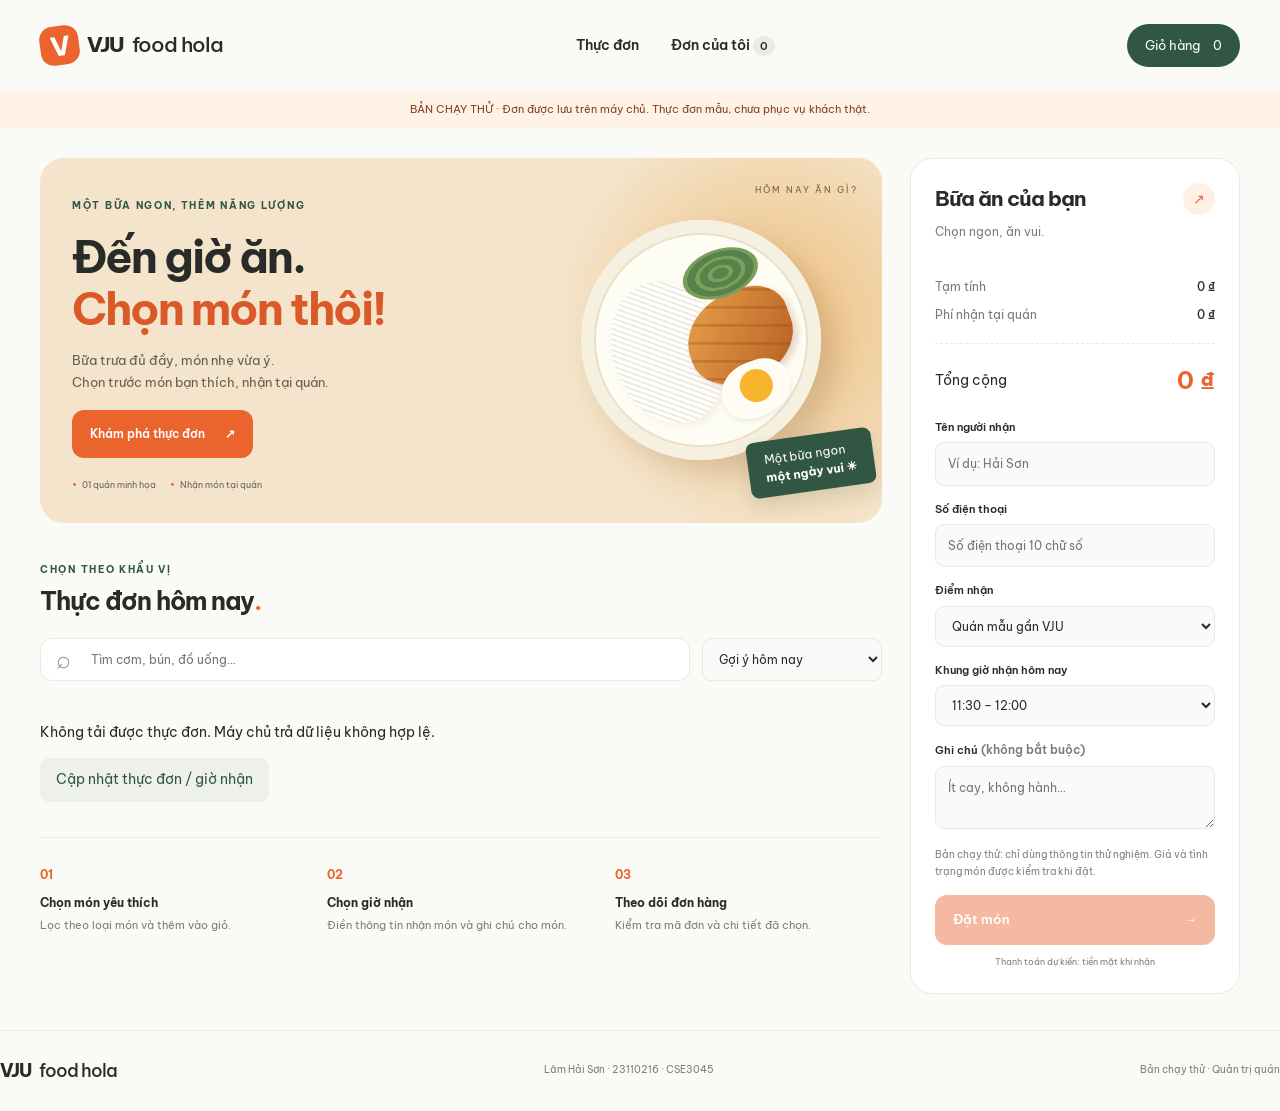
==== server/web/index.html @ 99fcd675 "feat: add V3 backend, admin management and order persistence" ====
<!doctype html>
<html lang="vi"><head><meta charset="utf-8"><meta name="viewport" content="width=device-width,initial-scale=1"><meta name="theme-color" content="#f16b32"><title>VJU Food Hola — Ăn ngon, kịp giờ học</title><link rel="stylesheet" href="style.css"><script src="app.js" defer></script></head>
<body>
<header class="top"><a class="brand" href="#"><span class="brand-icon">V</span>VJU <b>food hola</b></a><nav aria-label="Điều hướng"><a href="#menu-section">Thực đơn</a><button id="history-open" class="nav-button">Đơn của tôi <span id="history-count">0</span></button></nav><a href="#basket" class="basket-link">Giỏ hàng <span id="cart-count">0</span></a></header>
<div class="demo-note">BẢN CHẠY THỬ · Đơn được lưu trên máy chủ. Thực đơn mẫu, chưa phục vụ khách thật.</div>
<main class="layout"><div class="main-column"><section class="hero"><div class="hero-copy"><span class="eyebrow">MỘT BỮA NGON, THÊM NĂNG LƯỢNG</span><h1>Đến giờ ăn.<br><em>Chọn món thôi!</em></h1><p>Bữa trưa đủ đầy, món nhẹ vừa ý.<br>Chọn trước món bạn thích, nhận tại quán.</p><a href="#menu-section" class="primary hero-button">Khám phá thực đơn <span>↗</span></a><div class="hero-tags"><span>01 quán minh họa</span><span>Nhận món tại quán</span></div></div><div class="hero-art" aria-hidden="true"><span class="art-label">HÔM NAY ĂN GÌ?</span><div class="plate"><div class="rice"></div><div class="chicken"></div><div class="greens"></div><div class="egg"></div></div><div class="food-sticker">Một bữa ngon<br><b>một ngày vui ☀</b></div></div></section>
<section id="menu-section"><div class="section-title"><div><span class="eyebrow">CHỌN THEO KHẨU VỊ</span><h2>Thực đơn hôm nay<span class="orange">.</span></h2></div><span class="muted" id="result-count"></span></div><div class="tools"><label class="search"><span aria-hidden="true">⌕</span><input id="search" type="search" placeholder="Tìm cơm, bún, đồ uống…" aria-label="Tìm món"></label><select id="sort" aria-label="Sắp xếp món"><option value="default">Gợi ý hôm nay</option><option value="asc">Giá thấp đến cao</option><option value="desc">Giá cao đến thấp</option></select></div><div id="categories" class="categories" aria-label="Loại món"></div><p id="shop-status" role="status"></p><button class="secondary" id="reload-menu">Cập nhật thực đơn / giờ nhận</button><div id="menu" class="menu-grid"></div><div id="empty" class="empty" hidden><h3>Chưa tìm thấy món phù hợp</h3><p>Thử tên món khác hoặc xem toàn bộ thực đơn.</p><button id="reset-filter" class="secondary">Xem tất cả món</button></div></section>
<section class="how"><div><span>01</span><h3>Chọn món yêu thích</h3><p>Lọc theo loại món và thêm vào giỏ.</p></div><div><span>02</span><h3>Chọn giờ nhận</h3><p>Điền thông tin nhận món và ghi chú cho món.</p></div><div><span>03</span><h3>Theo dõi đơn hàng</h3><p>Kiểm tra mã đơn và chi tiết đã chọn.</p></div></section></div>
<aside id="basket" class="basket"><div class="basket-heading"><h2>Bữa ăn của bạn</h2><span class="round-icon">↗</span></div><p class="muted">Chọn ngon, ăn vui.</p><div id="cart" aria-live="polite"></div><div class="summary"><span>Tạm tính</span><b id="subtotal">0 ₫</b><span>Phí nhận tại quán</span><b>0 ₫</b></div><div class="total"><span>Tổng cộng</span><strong id="total">0 ₫</strong></div><form id="order-form"><label for="name">Tên người nhận</label><input id="name" required maxlength="60" placeholder="Ví dụ: Hải Sơn" autocomplete="off"><label for="phone">Số điện thoại</label><input id="phone" type="tel" inputmode="numeric" pattern="0[0-9]{9}" maxlength="10" required placeholder="Số điện thoại 10 chữ số"><label for="pickup">Điểm nhận</label><select id="pickup"><option>Quán mẫu gần VJU</option></select><label for="time">Khung giờ nhận hôm nay</label><select id="time"><option>11:30 – 12:00</option><option>12:00 – 12:30</option><option>17:30 – 18:00</option><option>18:00 – 18:30</option></select><label for="note">Ghi chú <span class="muted">(không bắt buộc)</span></label><textarea id="note" maxlength="250" rows="2" placeholder="Ít cay, không hành…"></textarea><p class="form-hint">Bản chạy thử: chỉ dùng thông tin thử nghiệm. Giá và tình trạng món được kiểm tra khi đặt.</p><button id="submit" class="primary" type="submit" disabled>Đặt món <span>→</span></button><p class="payment">Thanh toán dự kiến: tiền mặt khi nhận</p></form><p id="checkout-error" class="warning" role="alert" hidden></p><p id="storage-warning" class="warning" hidden>Trình duyệt không cho lưu dữ liệu. Bạn vẫn dùng được demo trong phiên này.</p></aside></main>
<footer><a class="brand" href="#">VJU <b>food hola</b></a><p>Lâm Hải Sơn · 23110216 · CSE3045</p><span>Bản chạy thử · <a href="admin.html">Quản trị quán</a></span></footer>
<dialog id="history-dialog"><div class="dialog-heading"><div><span class="eyebrow">ĐƠN LƯU TRÊN MÁY CHỦ</span><h2>Đơn của bạn</h2></div><button class="icon-button" id="history-close" aria-label="Đóng lịch sử">✕</button></div><p class="muted">Dùng mã đơn và mã tra cứu để xem đơn trên thiết bị khác. Không chia sẻ mã tra cứu.</p><form id="lookup-form"><label for="lookup-code">Mã đơn</label><input id="lookup-code" required maxlength="40" placeholder="VJU-…"><label for="lookup-token">Mã tra cứu bí mật</label><input id="lookup-token" required maxlength="100" autocomplete="off"><button class="secondary" type="submit">Tra cứu đơn</button></form><p id="order-message" role="status"></p><div id="orders"></div><button class="secondary danger" id="history-clear">Quên danh sách trên máy này</button><p id="clear-hint" role="status"></p></dialog>
<div id="toast" class="toast" role="status" hidden></div>
</body></html>
---- server/web/style.css ----
@import url('https://fonts.googleapis.com/css2?family=Be+Vietnam+Pro:wght@400;500;600;700;800&display=swap');
:root{--orange:#eb642e;--ink:#282b27;--muted:#7b7e75;--line:#e8e9e1;--paper:#fafbf7;--green:#315744}*{box-sizing:border-box}html{scroll-behavior:smooth;scroll-padding-top:25px}body{margin:0;background:var(--paper);color:var(--ink);font:14px/1.65 'Be Vietnam Pro',Arial,sans-serif}button,input,select,textarea{font:inherit}button,a,input,select,textarea{-webkit-tap-highlight-color:transparent}button,a{touch-action:manipulation}button{cursor:pointer}button:disabled{opacity:.45;cursor:not-allowed}a{color:inherit;text-decoration:none}button:focus-visible,a:focus-visible{outline:3px solid #315744;outline-offset:4px}input:focus,textarea:focus,select:focus{outline:2px solid var(--orange);outline-offset:2px}button{border:0}h1,h2,h3,p{margin-top:0}h2{font-size:25px;letter-spacing:-1px;line-height:1.3}h3{font-size:16px;line-height:1.5}.top{max-width:1440px;padding:24px 40px;margin:auto;display:flex;align-items:center;justify-content:space-between;gap:20px}.brand{display:flex;align-items:center;gap:8px;font-size:21px;font-weight:800;letter-spacing:-1px}.brand b{font-weight:500}.brand-icon{display:grid;place-items:center;background:var(--orange);color:white;width:39px;height:39px;border-radius:13px;font-size:26px;transform:rotate(-8deg)}nav{display:flex;gap:32px;align-items:center;font-weight:600}.nav-button{background:transparent;color:var(--ink);padding:10px 0}.nav-button span{font-size:11px;background:#e9ede5;padding:3px 7px;border-radius:30px}.basket-link{background:var(--green);color:white;padding:11px 18px;border-radius:100px;font-size:13px}.basket-link span{margin-left:10px}.demo-note{text-align:center;background:#fff2e7;color:#85411f;padding:9px 20px;font-size:11px}.layout{max-width:1440px;padding:30px 40px 0;margin:auto;display:grid;grid-template-columns:minmax(0,1fr) 330px;gap:28px;align-items:start}.hero{background:#f4e4cb;border-radius:24px;min-height:345px;display:flex;overflow:hidden;position:relative}.hero-copy{padding:35px 0 30px 32px;z-index:1;width:57%}.eyebrow{font-size:10px;letter-spacing:1.7px;font-weight:700;color:var(--green)}h1{font-size:clamp(34px,3.5vw,49px);line-height:1.17;letter-spacing:-2px;margin:15px 0}h1 em{font-style:normal;color:#d95928}.hero p{font-size:13px;color:#635f52}.primary{display:flex;align-items:center;justify-content:space-between;gap:20px;background:var(--orange);color:white;border-radius:12px;padding:14px 18px;font-weight:600;transition:background .2s}.primary:hover{background:#c84d1c}.hero-button{display:inline-flex;margin-top:4px;font-size:12px}.hero-tags{display:flex;gap:14px;margin-top:20px;font-size:9px;color:#696557}.hero-tags span:before{content:'•';color:var(--orange);margin-right:5px}.hero-art{width:43%;position:relative;display:grid;place-items:center;background:radial-gradient(circle at 70% 45%,#eebf7d,transparent 67%)}.plate{width:240px;height:240px;border-radius:50%;background:#fefdf4;box-shadow:10px 18px 25px #7d5e4033,inset 0 0 0 13px #f5f0df,inset 0 0 0 15px #e9e0cc;position:relative;transform:rotate(-20deg)}.rice{position:absolute;width:110px;height:145px;border-radius:50%;left:30px;top:48px;background:repeating-linear-gradient(40deg,#fff 0 3px,#efebe1 3px 5px);box-shadow:3px 4px 10px #a7967722}.chicken{position:absolute;width:108px;height:89px;right:28px;top:85px;border-radius:55% 35% 50% 40%;background:repeating-linear-gradient(20deg,transparent 0 15px,#8a3a1a44 16px 18px),linear-gradient(130deg,#e9a34b,#b65d22);box-shadow:3px 5px 7px #a4645144}.greens{position:absolute;right:40px;top:40px;width:78px;height:48px;background:repeating-radial-gradient(ellipse,#57824c 0 8px,#7c9e5b 9px 13px);border-radius:50%}.egg{position:absolute;right:50px;bottom:28px;width:70px;height:55px;border-radius:50% 40%;background:radial-gradient(circle at 52% 45%,#f7b52e 0 16px,#fffdf3 17px);box-shadow:0 3px 5px #0001}.art-label{position:absolute;top:25px;right:24px;font-size:9px;letter-spacing:2px;color:#805f3f}.food-sticker{position:absolute;right:8px;bottom:32px;transform:rotate(-8deg);background:var(--green);color:#fff;padding:10px 17px;border-radius:8px;font-size:12px;line-height:1.5;box-shadow:0 8px 20px #29443622}.section-title{display:flex;justify-content:space-between;align-items:end;gap:12px;margin:34px 0 20px}.section-title h2{margin:5px 0 0}.orange{color:var(--orange)}.muted{color:var(--muted);font-size:12px}.tools{display:flex;gap:12px}.search{display:flex;align-items:center;flex:1;background:white;border:1px solid var(--line);border-radius:12px;padding-left:15px;gap:8px}.search span{font-size:25px;color:#91978c}.search input{border:0;background:transparent;min-width:0;width:100%}.tools select{width:180px}.categories{display:flex;gap:8px;flex-wrap:wrap;margin:18px 0 22px}.category{background:white;border:1px solid var(--line);padding:9px 15px;border-radius:40px;color:#686d62;font-size:12px}.category.active{background:var(--green);border-color:var(--green);color:white}.menu-grid{display:grid;grid-template-columns:repeat(3,minmax(0,1fr));gap:17px}.dish{background:white;border:1px solid var(--line);border-radius:18px;overflow:hidden;transition:transform .2s,box-shadow .2s}.dish:hover{transform:translateY(-3px);box-shadow:0 10px 24px #2432220a}.dish-art{height:145px;display:flex;align-items:center;justify-content:center;position:relative;background:var(--dish-bg,#f4e8da)}.food-emoji{font-size:73px;filter:drop-shadow(0 12px 7px #58371e22);transition:transform .2s}.dish:hover .food-emoji{transform:rotate(-7deg) scale(1.08)}.fav{position:absolute;right:10px;top:10px;border-radius:50%;width:34px;height:34px;background:#ffffffde;color:#7d8078;font-size:20px}.fav.selected{color:#e65c34}.dish-label{position:absolute;left:10px;top:13px;background:#ffffffdf;border-radius:5px;padding:2px 7px;font-size:9px;color:#59614e}.dish-body{padding:15px}.dish h3{margin-bottom:5px;font-size:14px}.dish-desc{font-size:11px;color:var(--muted);min-height:36px;line-height:1.6;margin:0 0 12px}.dish-bottom{display:flex;align-items:center;justify-content:space-between;gap:5px}.dish-bottom strong{color:var(--orange);font-size:15px}.add{width:35px;height:35px;border-radius:11px;color:var(--orange);background:#fff0e6;font-size:24px}.add:hover{background:var(--orange);color:white}.sold{font-size:10px;color:#888}.basket{background:white;border:1px solid var(--line);border-radius:22px;padding:24px;position:sticky;top:20px}.basket h2{font-size:21px;margin:0}.basket-heading{display:flex;align-items:center;justify-content:space-between;gap:8px}.round-icon{background:#fff0e6;color:var(--orange);border-radius:50%;width:32px;height:32px;text-align:center;line-height:32px}.basket>.muted{margin:7px 0 18px}.empty-cart{text-align:center;padding:25px 5px;color:var(--muted);border:1px dashed var(--line);border-radius:14px;font-size:12px}.empty-cart span{font-size:34px;display:block}.cart-row{padding:13px 0;border-bottom:1px solid var(--line)}.cart-line{display:flex;align-items:center;justify-content:space-between;gap:10px}.cart-name{font-weight:600;font-size:12px}.cart-price{font-size:12px;color:#6f7668}.qty{display:flex;align-items:center;gap:10px;margin-top:8px}.qty button{width:30px;height:30px;border-radius:8px;background:#f2f4ee;color:var(--ink)}.qty .remove{margin-left:auto;width:auto;padding:0 9px;font-size:10px;color:#985739}.summary{display:grid;grid-template-columns:1fr auto;row-gap:8px;font-size:12px;color:#777d71;padding:18px 0;border-bottom:1px dashed var(--line)}.summary b{font-weight:500;color:var(--ink)}.total{display:flex;justify-content:space-between;align-items:center;margin:17px 0}.total strong{font-size:24px;color:var(--orange)}form label{display:block;font-size:11px;font-weight:600;margin:14px 0 6px}input,select,textarea{width:100%;padding:11px 12px;background:#fafbf8;border:1px solid var(--line);border-radius:9px;color:var(--ink);font-size:12px}textarea{resize:vertical}.form-hint{font-size:10px;color:#7d8377;line-height:1.7;margin:10px 0 15px}form .primary{width:100%;font-size:13px}.payment{font-size:9px;text-align:center;color:#7e8377;margin:10px 0 0}.how{display:grid;grid-template-columns:repeat(3,1fr);gap:20px;border-top:1px solid var(--line);margin:35px 0;padding:25px 0}.how span{color:var(--orange);font-size:12px;font-weight:700}.how h3{font-size:12px;margin:8px 0 4px}.how p{font-size:11px;color:var(--muted)}footer{max-width:1360px;margin:25px auto 0;padding:25px 0;border-top:1px solid var(--line);display:flex;justify-content:space-between;align-items:center;gap:20px;font-size:10px;color:var(--muted)}footer .brand{font-size:18px;color:var(--ink)}footer p{margin:0}.empty{padding:30px;text-align:center;background:white;border-radius:18px}.secondary{padding:10px 16px;border-radius:9px;background:#edf1e9;color:var(--green)}dialog{width:min(620px,94vw);max-height:85vh;overflow:auto;border:0;border-radius:22px;padding:28px;box-shadow:0 25px 80px #0003;color:var(--ink)}dialog::backdrop{background:#172b2266;backdrop-filter:blur(3px)}.dialog-heading{display:flex;align-items:center;justify-content:space-between}.dialog-heading h2{margin:7px 0 10px}.icon-button{background:#eff2eb;width:35px;height:35px;border-radius:50%;flex-shrink:0}.order{border:1px solid var(--line);border-radius:14px;padding:18px;margin:15px 0}.order h3{margin:0;color:var(--green)}.order p{margin:6px 0;font-size:12px;overflow-wrap:anywhere}.order ul{padding-left:20px;font-size:12px}.order-status{display:inline-block;background:#fff0df;color:#9c581d;border-radius:20px;padding:3px 10px;font-size:10px}.danger{color:#a7472d}.toast{position:fixed;bottom:25px;left:50%;transform:translateX(-50%);background:var(--green);color:white;padding:13px 22px;border-radius:40px;box-shadow:0 5px 30px #0002;z-index:10;max-width:90vw;font-size:12px}.warning{color:#9b5024;font-size:11px}[hidden]{display:none!important}@media(min-width:1500px){.hero{min-height:370px}.hero-copy{padding-top:40px}}@media(max-width:1150px){.layout{padding:24px;grid-template-columns:minmax(0,1fr) 300px;gap:20px}.top{padding:20px 24px}.menu-grid{grid-template-columns:repeat(2,minmax(0,1fr))}.hero-copy{width:65%;padding-left:25px}.hero-art{width:35%}.plate{transform:rotate(-20deg) scale(.8)}.food-sticker{right:5px;font-size:10px}footer{margin:20px 24px 0}}@media(max-width:850px){.layout{grid-template-columns:1fr}.basket{position:static}.hero-copy{width:55%}.hero-art{width:45%}.plate{transform:rotate(-20deg)}.menu-grid{grid-template-columns:repeat(3,minmax(0,1fr))}.top nav{gap:16px}.basket form{max-width:none}footer{flex-wrap:wrap}}@media(max-width:560px){.top{padding:17px 16px;gap:8px;flex-wrap:wrap}.brand{font-size:18px}.brand-icon{width:30px;height:30px;font-size:22px}.top nav{order:3;width:100%;justify-content:center;font-size:12px}.basket-link{padding:8px 12px;font-size:11px}.demo-note{font-size:9px}.layout{padding:16px;gap:20px}.hero{min-height:390px}.hero-copy{width:100%;padding:25px 22px}.hero-copy .eyebrow{font-size:8px}h1{font-size:39px}.hero p{font-size:11px}.hero-art{position:absolute;width:180px;height:200px;right:-30px;bottom:-6px}.plate{transform:scale(.62) rotate(-20deg)}.food-sticker{right:28px;bottom:20px;font-size:9px}.art-label{display:none}.hero-button{font-size:11px}.hero-tags{max-width:150px;flex-wrap:wrap;gap:4px;margin-top:18px}.section-title h2{font-size:23px}.tools{flex-wrap:wrap}.search{flex-basis:100%}.tools select{width:100%}.menu-grid{grid-template-columns:repeat(2,minmax(0,1fr));gap:11px}.dish-art{height:120px}.food-emoji{font-size:60px}.dish-body{padding:12px}.dish h3{font-size:12px}.dish-bottom strong{font-size:13px}.how{grid-template-columns:1fr;gap:12px}.how div{display:grid;grid-template-columns:25px 1fr;column-gap:10px}.how h3{margin:0}.how p{grid-column:2;margin:0}.basket{padding:22px}footer{margin:0 16px;display:block}footer>*{margin-bottom:8px}dialog{padding:22px}.dialog-heading h2{font-size:22px}}@media(prefers-reduced-motion:reduce){html{scroll-behavior:auto}*{transition:none!important}}
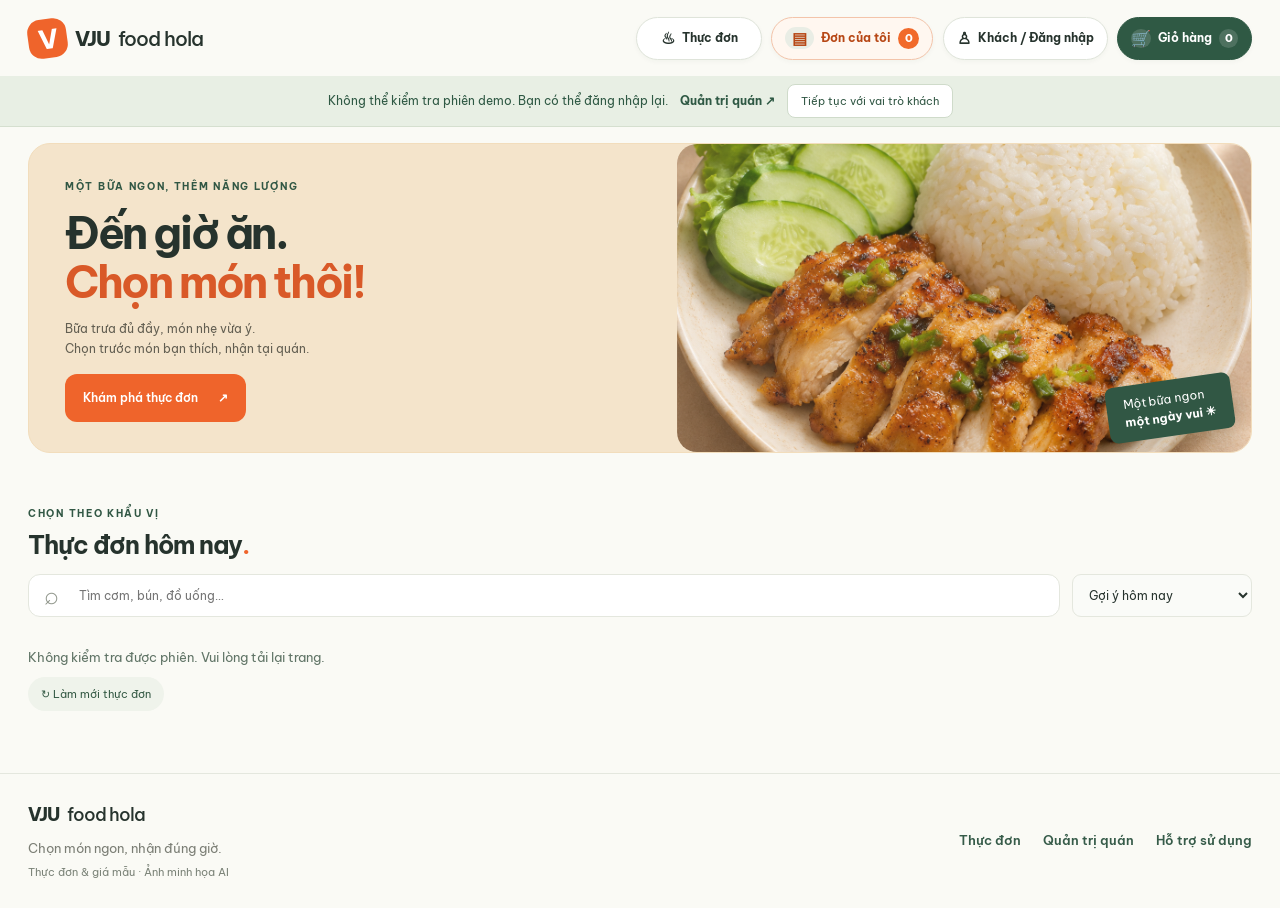
==== commit 087966f0: "feat: release v7.3 with guest checkout and 16-dish menu" ====
--- a/server/web/index.html
+++ b/server/web/index.html
@@ -1,13 +1,13 @@
 <!doctype html>
-<html lang="vi"><head><meta charset="utf-8"><meta name="viewport" content="width=device-width,initial-scale=1"><meta name="theme-color" content="#f16b32"><title>VJU Food Hola — Ăn ngon, kịp giờ học</title><link rel="stylesheet" href="style.css"><script src="app.js" defer></script></head>
+<html lang="vi"><head><meta charset="utf-8"><meta name="viewport" content="width=device-width,initial-scale=1"><meta name="theme-color" content="#f16b32"><title>VJU Food Hola — Ăn ngon, kịp giờ học</title><link rel="stylesheet" href="style.css?v=7.3"><link rel="stylesheet" href="polish.css?v=7.3"><link rel="stylesheet" href="compact.css?v=7.3"><link rel="stylesheet" href="v7.css?v=7.3"><link rel="stylesheet" href="menu-cards.css?v=7.3"><script src="account.js?v=7.3" defer></script><script src="app.js?v=7.3" defer></script><script src="cart-drawer.js?v=7.3" defer></script></head>
 <body>
-<header class="top"><a class="brand" href="#"><span class="brand-icon">V</span>VJU <b>food hola</b></a><nav aria-label="Điều hướng"><a href="#menu-section">Thực đơn</a><button id="history-open" class="nav-button">Đơn của tôi <span id="history-count">0</span></button></nav><a href="#basket" class="basket-link">Giỏ hàng <span id="cart-count">0</span></a></header>
-<div class="demo-note">BẢN CHẠY THỬ · Đơn được lưu trên máy chủ. Thực đơn mẫu, chưa phục vụ khách thật.</div>
-<main class="layout"><div class="main-column"><section class="hero"><div class="hero-copy"><span class="eyebrow">MỘT BỮA NGON, THÊM NĂNG LƯỢNG</span><h1>Đến giờ ăn.<br><em>Chọn món thôi!</em></h1><p>Bữa trưa đủ đầy, món nhẹ vừa ý.<br>Chọn trước món bạn thích, nhận tại quán.</p><a href="#menu-section" class="primary hero-button">Khám phá thực đơn <span>↗</span></a><div class="hero-tags"><span>01 quán minh họa</span><span>Nhận món tại quán</span></div></div><div class="hero-art" aria-hidden="true"><span class="art-label">HÔM NAY ĂN GÌ?</span><div class="plate"><div class="rice"></div><div class="chicken"></div><div class="greens"></div><div class="egg"></div></div><div class="food-sticker">Một bữa ngon<br><b>một ngày vui ☀</b></div></div></section>
-<section id="menu-section"><div class="section-title"><div><span class="eyebrow">CHỌN THEO KHẨU VỊ</span><h2>Thực đơn hôm nay<span class="orange">.</span></h2></div><span class="muted" id="result-count"></span></div><div class="tools"><label class="search"><span aria-hidden="true">⌕</span><input id="search" type="search" placeholder="Tìm cơm, bún, đồ uống…" aria-label="Tìm món"></label><select id="sort" aria-label="Sắp xếp món"><option value="default">Gợi ý hôm nay</option><option value="asc">Giá thấp đến cao</option><option value="desc">Giá cao đến thấp</option></select></div><div id="categories" class="categories" aria-label="Loại món"></div><p id="shop-status" role="status"></p><button class="secondary" id="reload-menu">Cập nhật thực đơn / giờ nhận</button><div id="menu" class="menu-grid"></div><div id="empty" class="empty" hidden><h3>Chưa tìm thấy món phù hợp</h3><p>Thử tên món khác hoặc xem toàn bộ thực đơn.</p><button id="reset-filter" class="secondary">Xem tất cả món</button></div></section>
-<section class="how"><div><span>01</span><h3>Chọn món yêu thích</h3><p>Lọc theo loại món và thêm vào giỏ.</p></div><div><span>02</span><h3>Chọn giờ nhận</h3><p>Điền thông tin nhận món và ghi chú cho món.</p></div><div><span>03</span><h3>Theo dõi đơn hàng</h3><p>Kiểm tra mã đơn và chi tiết đã chọn.</p></div></section></div>
-<aside id="basket" class="basket"><div class="basket-heading"><h2>Bữa ăn của bạn</h2><span class="round-icon">↗</span></div><p class="muted">Chọn ngon, ăn vui.</p><div id="cart" aria-live="polite"></div><div class="summary"><span>Tạm tính</span><b id="subtotal">0 ₫</b><span>Phí nhận tại quán</span><b>0 ₫</b></div><div class="total"><span>Tổng cộng</span><strong id="total">0 ₫</strong></div><form id="order-form"><label for="name">Tên người nhận</label><input id="name" required maxlength="60" placeholder="Ví dụ: Hải Sơn" autocomplete="off"><label for="phone">Số điện thoại</label><input id="phone" type="tel" inputmode="numeric" pattern="0[0-9]{9}" maxlength="10" required placeholder="Số điện thoại 10 chữ số"><label for="pickup">Điểm nhận</label><select id="pickup"><option>Quán mẫu gần VJU</option></select><label for="time">Khung giờ nhận hôm nay</label><select id="time"><option>11:30 – 12:00</option><option>12:00 – 12:30</option><option>17:30 – 18:00</option><option>18:00 – 18:30</option></select><label for="note">Ghi chú <span class="muted">(không bắt buộc)</span></label><textarea id="note" maxlength="250" rows="2" placeholder="Ít cay, không hành…"></textarea><p class="form-hint">Bản chạy thử: chỉ dùng thông tin thử nghiệm. Giá và tình trạng món được kiểm tra khi đặt.</p><button id="submit" class="primary" type="submit" disabled>Đặt món <span>→</span></button><p class="payment">Thanh toán dự kiến: tiền mặt khi nhận</p></form><p id="checkout-error" class="warning" role="alert" hidden></p><p id="storage-warning" class="warning" hidden>Trình duyệt không cho lưu dữ liệu. Bạn vẫn dùng được demo trong phiên này.</p></aside></main>
-<footer><a class="brand" href="#">VJU <b>food hola</b></a><p>Lâm Hải Sơn · 23110216 · CSE3045</p><span>Bản chạy thử · <a href="admin.html">Quản trị quán</a></span></footer>
-<dialog id="history-dialog"><div class="dialog-heading"><div><span class="eyebrow">ĐƠN LƯU TRÊN MÁY CHỦ</span><h2>Đơn của bạn</h2></div><button class="icon-button" id="history-close" aria-label="Đóng lịch sử">✕</button></div><p class="muted">Dùng mã đơn và mã tra cứu để xem đơn trên thiết bị khác. Không chia sẻ mã tra cứu.</p><form id="lookup-form"><label for="lookup-code">Mã đơn</label><input id="lookup-code" required maxlength="40" placeholder="VJU-…"><label for="lookup-token">Mã tra cứu bí mật</label><input id="lookup-token" required maxlength="100" autocomplete="off"><button class="secondary" type="submit">Tra cứu đơn</button></form><p id="order-message" role="status"></p><div id="orders"></div><button class="secondary danger" id="history-clear">Quên danh sách trên máy này</button><p id="clear-hint" role="status"></p></dialog>
+<header class="top"><a class="brand" href="./"><span class="brand-icon">V</span>VJU <b>food hola</b></a><div class="header-links"><nav aria-label="Điều hướng chính"><a class="nav-pill" href="#menu-section"><span class="nav-symbol" aria-hidden="true">♨</span> Thực đơn</a><button id="history-open" class="nav-pill nav-button" type="button" aria-haspopup="dialog" aria-controls="history-dialog"><span class="nav-symbol" aria-hidden="true">▤</span> Đơn của tôi <span class="nav-count" id="history-count">0</span></button></nav><div class="header-actions"><a href="login.html" class="nav-pill account-link" id="account-link"><span class="nav-symbol" aria-hidden="true">♙</span> Khách / Đăng nhập</a><button id="cart-open" class="nav-pill basket-link" type="button" aria-haspopup="dialog" aria-controls="basket" aria-expanded="false"><span class="nav-symbol" aria-hidden="true">🛒</span> Giỏ hàng <span class="nav-count" id="cart-count" aria-live="polite">0</span></button></div></div></header>
+<div class="demo-note" hidden>Chế độ demo · Thực đơn và ảnh món minh họa · Không nhận đơn thực tế</div>
+<div id="trial-banner" class="trial-banner" hidden></div><main class="layout"><div class="main-column"><section class="hero"><div class="hero-copy"><span class="eyebrow">MỘT BỮA NGON, THÊM NĂNG LƯỢNG</span><h1>Đến giờ ăn.<br><em>Chọn món thôi!</em></h1><p>Bữa trưa đủ đầy, món nhẹ vừa ý.<br>Chọn trước món bạn thích, nhận tại quán.</p><a href="#menu-section" class="primary hero-button">Khám phá thực đơn <span>↗</span></a></div><div class="hero-art" aria-hidden="true"><span class="art-label">HÔM NAY ĂN GÌ?</span><div class="plate"><div class="rice"></div><div class="chicken"></div><div class="greens"></div><div class="egg"></div></div><div class="food-sticker">Một bữa ngon<br><b>một ngày vui ☀</b></div></div></section>
+<section id="menu-section"><div class="section-title"><div><span class="eyebrow">CHỌN THEO KHẨU VỊ</span><h2>Thực đơn hôm nay<span class="orange">.</span></h2></div><span class="muted" id="result-count"></span></div><div class="tools"><label class="search"><span aria-hidden="true">⌕</span><input id="search" type="search" placeholder="Tìm cơm, bún, đồ uống…" aria-label="Tìm món"></label><select id="sort" aria-label="Sắp xếp món"><option value="default">Gợi ý hôm nay</option><option value="asc">Giá thấp đến cao</option><option value="desc">Giá cao đến thấp</option></select></div><div id="categories" class="categories" aria-label="Loại món"></div><p id="shop-status" role="status"></p><button class="secondary" id="reload-menu">↻ Làm mới thực đơn</button><div id="menu" class="menu-grid"></div><div id="empty" class="empty" hidden><h3>Chưa tìm thấy món phù hợp</h3><p>Thử tên món khác hoặc xem toàn bộ thực đơn.</p><button id="reset-filter" class="secondary">Xem tất cả món</button></div></section>
+</div>
+<dialog id="basket" class="basket" aria-labelledby="basket-title"><div class="basket-heading"><div><span class="eyebrow">GIỎ HÀNG & ĐẶT MÓN</span><h2 id="basket-title">Bữa ăn của bạn</h2></div><button type="button" id="cart-close" class="icon-button" aria-label="Đóng giỏ hàng">✕</button></div><div id="cart" aria-live="polite"></div><div class="summary"><span>Tạm tính</span><b id="subtotal">0 ₫</b></div><div class="total"><span>Tổng cộng</span><strong id="total">0 ₫</strong></div><form id="order-form"><label for="name">Tên người nhận</label><input id="name" required maxlength="60" placeholder="Nhập họ và tên" autocomplete="off"><label for="phone">Số điện thoại</label><input id="phone" type="tel" inputmode="numeric" pattern="0[0-9]{9}" maxlength="10" required placeholder="Số điện thoại 10 chữ số"><label for="pickup">Địa điểm nhận món</label><input id="pickup" required minlength="3" maxlength="200" placeholder="Ví dụ: Sảnh KTX VJU, cổng trường…" autocomplete="off"><p class="form-hint">Ví dụ: sảnh KTX, cổng trường, tòa nhà…</p><label for="time">Giờ nhận · hôm nay / ngày mai</label><select id="time" required><option value="">Đang tải giờ nhận…</option></select><label for="note">Ghi chú <span class="muted">(không bắt buộc)</span></label><textarea id="note" maxlength="250" rows="2" placeholder="Ít cay, không hành…"></textarea><button id="submit" class="primary" type="submit" disabled>Đặt món <span>→</span></button><p class="payment">Thanh toán dự kiến: tiền mặt khi nhận</p></form><p id="checkout-error" class="warning" role="alert" hidden></p><p id="storage-warning" class="warning" hidden>Trình duyệt không cho lưu dữ liệu. Hãy lưu mã đơn và mã tra cứu trước khi đóng trang; lần gửi đang chờ có thể không được giữ sau khi tải lại.</p></dialog></main>
+<footer class="site-footer"><div><a class="brand" href="./">VJU <b>food hola</b></a><p>Chọn món ngon, nhận đúng giờ.</p><small>Thực đơn & giá mẫu · Ảnh minh họa AI</small></div><nav aria-label="Liên kết cuối trang"><a href="#menu-section">Thực đơn</a><a href="admin.html">Quản trị quán</a><a href="review.html">Hỗ trợ sử dụng</a></nav></footer>
+<dialog id="history-dialog" aria-labelledby="orders-title"><div class="dialog-heading"><div class="dialog-title-row"><span class="heading-icon" aria-hidden="true">▤</span><div><span class="eyebrow">THEO DÕI ĐƠN</span><h2 id="orders-title">Lịch sử đơn hàng</h2><p class="muted" id="history-summary">Đơn được lưu trên máy chủ</p></div></div><button type="button" class="icon-button" id="history-close" aria-label="Đóng lịch sử đơn hàng">✕</button></div><p id="order-message" class="order-message" role="status" aria-live="polite"></p><div id="orders" class="orders-list"></div><details class="lookup-panel" id="lookup-panel"><summary>⌕ Tra cứu đơn bằng mã <span>⌄</span></summary><p class="muted">Tra cứu đơn trên thiết bị khác bằng mã đơn và mã bí mật.</p><form id="lookup-form"><label for="lookup-code">Mã đơn</label><input id="lookup-code" required maxlength="40" placeholder="VJU-…"><label for="lookup-token">Mã tra cứu bí mật</label><input id="lookup-token" required maxlength="100" autocomplete="off" placeholder="Nhập mã tra cứu"><button class="secondary" type="submit">Tra cứu đơn →</button></form></details><div class="history-footer"><button class="secondary danger" id="history-clear">Quên danh sách trên thiết bị</button><p id="clear-hint" role="status"></p></div></dialog>
 <div id="toast" class="toast" role="status" hidden></div>
 </body></html>
--- a/server/web/polish.css
+++ b/server/web/polish.css
@@ -0,0 +1,8 @@
+:root{--ink:#26332d;--forest:#305b48;--orange:#ef642b;--cream:#fafaf5;--line:#e4e7de}
+html{scroll-behavior:smooth}body{color:var(--ink);background:var(--cream)}button,a,input,select,textarea{-webkit-tap-highlight-color:transparent}button:focus-visible,a:focus-visible,input:focus-visible,select:focus-visible,textarea:focus-visible{outline:3px solid #ef9c67;outline-offset:4px}button,a{transition:background .18s,transform .18s,box-shadow .18s}button:hover:not(:disabled),.primary:hover{transform:translateY(-1px)}[hidden]{display:none!important}
+.top{max-width:1500px;margin:auto;padding:22px 32px;gap:20px}.top nav{display:flex;align-items:center;gap:24px}.top nav a{font-weight:600;text-decoration:none;color:var(--ink)}.account-link{border:1px solid var(--line);padding:11px 17px;border-radius:100px;background:white}.layout{max-width:1500px;margin:30px auto;gap:28px;padding:0 32px}.hero{min-height:360px;border:1px solid #f2ddbc}.hero-copy h1{letter-spacing:-.055em}.hero-art{overflow:hidden}.basket{box-shadow:0 14px 40px #304c3710;top:20px}.dish{box-shadow:0 5px 16px #253f2a04;transition:transform .2s,box-shadow .2s}.dish:hover{transform:translateY(-3px);box-shadow:0 14px 32px #253f2a0c}.dish-art{min-height:150px}.dish-body{padding:20px}.dish-desc{min-height:44px}.categories{gap:9px}.category{border:1px solid var(--line)}.category.active{background:var(--forest);color:white}.review-strip{display:flex;gap:20px;align-items:center;justify-content:space-between;padding:22px 0;margin-bottom:16px;border-bottom:1px solid var(--line)}.review-strip p{margin:8px 0 0;color:#6a7469;font-size:14px}.review-strip a{font-size:14px;color:var(--forest);white-space:nowrap;font-weight:600}.review-strip .eyebrow{font-size:10px}.trial-banner{background:#e8efe4;border-bottom:1px solid #d5dfcf;padding:10px 32px;display:flex;justify-content:center;align-items:center;gap:24px;font-size:13px;color:var(--forest)}.trial-banner a{font-weight:700;color:inherit}.trial-banner button{padding:7px 13px;background:white;border:1px solid #cfdbca;border-radius:8px}.demo-note{font-size:12px;letter-spacing:.02em}.empty-cart{background:#fbfcf7;border-style:solid}.order{border:1px solid var(--line);border-radius:18px;padding:20px;background:white}.order h3{word-break:break-word}.order-status{background:#fff1e4;color:#a74717;padding:7px 10px;border-radius:8px;font-size:12px}dialog{border:1px solid var(--line);box-shadow:0 25px 100px #1f35243d}dialog::backdrop{background:#20382b66;backdrop-filter:blur(5px)}#lookup-form{background:#f6f7ef;border-radius:16px;padding:18px}#reload-menu{font-size:12px;padding:9px 12px;margin-bottom:18px}.form-hint,.payment{line-height:1.6}footer{max-width:1500px;margin:30px auto;padding:28px 32px;border-top:1px solid var(--line)}
+.login-layout{display:grid;grid-template-columns:1.15fr 1fr;max-width:1100px;gap:70px;margin:70px auto;padding:0 30px}.login-story{padding:20px 0}.login-story h1{font-size:54px;line-height:1.12;letter-spacing:-.055em;margin:24px 0}.login-story em{font-style:normal;color:var(--orange)}.login-story>p{color:#6d756a;max-width:420px;line-height:1.8}.journey{padding:0;list-style:none;margin:30px 0}.journey li{padding:15px 0;border-bottom:1px solid var(--line);display:grid;gap:5px}.journey b{font-size:15px}.journey span{color:#7d8278;font-size:13px}.sample-plate{padding:24px;border-radius:20px;background:#f4e5c9;font-size:50px;display:flex;align-items:center;gap:25px}.sample-plate span{font-size:19px;line-height:1.5;color:var(--forest);font-weight:600}.login-card{background:white;border:1px solid var(--line);border-radius:26px;padding:34px;box-shadow:0 20px 60px #304c370b;align-self:start}.login-card h2{font-size:28px;letter-spacing:-.04em;margin:14px 0}.login-card p{line-height:1.7;font-size:14px}.login-card label{display:block;font-size:13px;font-weight:600;margin:18px 0 8px}.login-card input{box-sizing:border-box;width:100%;padding:14px;background:#fafbf7;border:1px solid var(--line);border-radius:12px;font:inherit}.login-card .primary{width:100%;justify-content:space-between;margin-top:10px}.login-card a{color:var(--forest);font-weight:600;font-size:14px}.credential-box{background:#eef3e9;border:1px solid #e0e8d9;border-radius:14px;padding:16px;display:flex;align-items:center;justify-content:space-between;gap:12px;margin:22px 0}.credential-box div{display:grid;gap:7px}.credential-box small{font-size:9px;letter-spacing:.12em;color:#6b806c}.credential-box code{font-size:14px;color:var(--forest)}.credential-box button{padding:10px;font-size:12px}.login-separator{border-top:1px solid var(--line);margin:25px 0}#trial-error{color:#a6451e}.review-page{max-width:1000px;margin:50px auto;padding:0 24px}.review-page h1{font-size:42px;letter-spacing:-.04em}.review-grid{display:grid;grid-template-columns:1fr 1fr;gap:20px}.review-card{border:1px solid var(--line);border-radius:20px;background:white;padding:25px}.review-card h2{font-size:20px}.review-card li{line-height:1.7;margin:10px 0}.review-card a{color:var(--forest)}.review-page .primary{display:inline-flex;margin:12px 0;text-decoration:none}
+@media(max-width:1100px){.top nav{gap:13px}.layout{padding:0 20px;gap:20px}.review-strip{flex-wrap:wrap}.hero{min-height:320px}.login-layout{gap:35px}.login-story h1{font-size:42px}}
+@media(max-width:720px){.top{padding:16px;flex-wrap:wrap;gap:13px}.top nav{order:3;width:100%;justify-content:space-between;gap:8px;font-size:12px}.brand{font-size:20px}.basket-link{padding:10px 15px;font-size:12px}.layout{padding:0 14px;margin-top:18px}.hero-copy h1{font-size:40px}.hero{min-height:0}.trial-banner{padding:12px 16px;gap:12px;flex-wrap:wrap;font-size:11px}.trial-banner span{width:100%;text-align:center}.review-strip{padding:18px 0;gap:12px}.review-strip p{font-size:12px}.login-layout{display:flex;flex-direction:column;margin:25px auto;padding:0 18px;gap:20px}.login-story h1{font-size:36px}.login-story .journey,.sample-plate{display:none}.login-story{padding:0}.login-card{padding:24px;width:100%;box-sizing:border-box}.review-grid{grid-template-columns:1fr}.review-page h1{font-size:32px}footer{padding:24px 16px;gap:14px;flex-wrap:wrap}}
+
+.food-photo{position:absolute;inset:0;width:100%;height:100%;object-fit:cover;transition:transform .3s}.dish:hover .food-photo{transform:scale(1.04)}.dish-art{position:relative;overflow:hidden;height:210px}.dish-label,.fav{z-index:2}.dish-label{background:#fffef3ed!important;backdrop-filter:blur(8px)}.hero-art{background:linear-gradient(90deg,#f5e5cc22,#f5e5cc00),url('assets/food-1.png') center/cover;border-radius:28px}.hero-art .plate,.hero-art .art-label{display:none}.hero-art .food-sticker{z-index:2}@media(max-width:720px){.dish-art{height:180px}}
--- a/server/web/compact.css
+++ b/server/web/compact.css
@@ -0,0 +1,117 @@
+/* V6 — Compact customer layout. Load after style.css and polish.css. */
+:root{--page-width:1320px}
+html{scroll-padding-top:94px}
+body{overflow-x:hidden}
+.top{
+  display:grid;grid-template-columns:minmax(215px,1fr) auto minmax(215px,1fr);
+  align-items:center;max-width:var(--page-width);margin:0 auto;
+  padding:15px 28px;gap:20px;
+}
+.top .brand{justify-self:start;white-space:nowrap;font-size:20px}
+.top nav{justify-self:center;gap:30px}
+.header-actions{display:flex;align-items:center;justify-self:end;gap:10px}
+.top .account-link{white-space:nowrap;font-size:12px;padding:10px 16px;border:1px solid var(--line)}
+.top .basket-link{display:inline-flex;align-items:center;gap:9px;white-space:nowrap;font-size:12px;padding:11px 16px;border:0}
+.top .basket-link span{margin:0;display:inline-grid;place-items:center;min-width:19px;height:19px;background:#ffffff26;border-radius:50%}
+.demo-note{font-size:11px;padding:7px 12px}
+.layout{
+  display:block;max-width:var(--page-width);padding:0 28px;
+  margin:22px auto 0;
+}
+.main-column{min-width:0}
+.hero{min-height:290px;border-radius:22px}
+.hero-copy{width:53%;padding:34px 38px 27px}
+.hero-copy h1{font-size:clamp(34px,3.4vw,46px);line-height:1.12;margin:12px 0}
+.hero p{font-size:12px;max-width:385px}
+.hero-tags{margin-top:14px}
+.hero-art{width:47%;border-radius:20px;min-height:290px;background-position:center 54%}
+.hero .food-sticker{bottom:16px;right:18px}
+.review-strip{padding:14px 0 18px;margin-bottom:22px;gap:14px}
+.review-strip p{font-size:12px;margin:5px 0 0}
+.review-strip a{font-size:12px}
+.section-title{margin-bottom:12px}
+.section-title h2{font-size:25px}
+.tools{gap:12px;margin-bottom:12px}
+.categories{margin-bottom:12px;gap:8px}
+#shop-status{margin:10px 0 8px}
+#reload-menu{margin-bottom:16px}
+.menu-grid{grid-template-columns:repeat(4,minmax(0,1fr));gap:17px}
+.dish-art{height:190px;min-height:0}
+.dish-body{padding:16px}
+.dish-desc{min-height:40px}
+.how{margin-top:28px}
+footer{max-width:var(--page-width);padding:22px 28px;margin:25px auto 0}
+/* Keep the original cart markup, form, prices and API logic. Only move its container into a modal. */
+dialog#basket{
+  box-sizing:border-box;position:fixed;inset:0 0 0 auto;
+  margin:0 0 0 auto;width:min(464px,100vw);max-width:100vw;
+  height:100vh;height:100dvh;max-height:100vh;max-height:100dvh;
+  padding:25px 29px 32px;overflow-y:auto;overscroll-behavior:contain;
+  border:0;border-radius:24px 0 0 24px;background:#fff;
+  box-shadow:-15px 0 80px #173b2927;
+}
+dialog#basket[open]{animation:vju-drawer-enter .22s cubic-bezier(.2,.75,.2,1) both}
+@keyframes vju-drawer-enter{from{transform:translateX(100%);opacity:.7}to{transform:translateX(0);opacity:1}}
+dialog#basket::backdrop{background:#172b225d;backdrop-filter:blur(2px)}
+#basket .basket-heading{align-items:center;position:sticky;top:-25px;background:#fff;padding:5px 0 12px;z-index:3}
+#basket .basket-heading h2{font-size:22px;margin:5px 0 0}
+#basket .basket-heading .eyebrow{font-size:9px}
+#basket .basket-heading .icon-button{background:#f3f5ef;border:1px solid var(--line);font-size:15px}
+#basket>.muted{margin:0 0 14px}
+#basket #cart{margin-bottom:8px}
+#basket #order-form input,#basket #order-form select,#basket #order-form textarea{max-width:100%}
+#basket .summary{padding:14px 0}
+#basket .total{margin:15px 0}
+#basket .total strong{font-size:23px}
+@media(max-width:1050px){
+  .top,.layout{padding-left:22px;padding-right:22px}
+  .top{grid-template-columns:minmax(170px,1fr) auto minmax(185px,1fr)}
+  .top nav{gap:14px}
+  .menu-grid{grid-template-columns:repeat(3,minmax(0,1fr))}
+  .hero-copy{padding-left:28px}
+  .dish-art{height:190px}
+}
+@media(max-width:740px){
+  .top{grid-template-columns:minmax(0,1fr) auto;gap:8px 12px;padding:13px 16px}
+  .top .brand{font-size:18px;grid-column:1;grid-row:1}
+  .top nav{grid-row:2;grid-column:1/-1;width:auto;justify-self:center;justify-content:center;gap:24px;padding:4px 0 0;font-size:12px}
+  .header-actions{grid-column:2;grid-row:1;gap:7px}
+  .top .account-link{font-size:11px;padding:8px 10px}
+  .top .basket-link{font-size:11px;padding:9px 11px}
+  .layout{padding:0 16px;margin-top:15px}
+  .hero{min-height:280px}
+  .hero-copy{width:59%;padding:25px 18px 22px 24px}
+  .hero-copy h1{font-size:clamp(30px,5.5vw,40px)}
+  .hero-art{width:41%;min-height:280px}
+  .hero .food-sticker{display:none}
+  .menu-grid{grid-template-columns:repeat(2,minmax(0,1fr));gap:12px}
+  .dish-art{height:175px}
+  .dish-body{padding:13px}
+  .dish-desc{min-height:45px}
+  footer{margin:22px 16px 0;padding:20px 0}
+}
+@media(max-width:480px){
+  .top .brand{font-size:15px;gap:6px}
+  .top .brand-icon{width:28px;height:28px;font-size:20px;border-radius:9px}
+  .top .account-link{font-size:10px;padding:7px 8px}
+  .top .basket-link{font-size:10px;padding:8px 9px;gap:4px}
+  .top .basket-link span{min-width:17px;height:17px}
+  .demo-note{font-size:9px;line-height:1.4}
+  .hero{min-height:308px}
+  .hero-copy{width:100%;padding:25px 22px;position:relative;z-index:2}
+  .hero-copy h1{font-size:36px}
+  .hero p{max-width:235px;font-size:10px}
+  .hero-art{position:absolute;right:-42px;bottom:0;top:auto;width:54%;height:75%;min-height:0;opacity:.92;border-radius:18px}
+  .hero-art:after{content:'';position:absolute;inset:0;background:linear-gradient(90deg,#f4e4cbbb,transparent 55%);pointer-events:none}
+  .hero-button{font-size:11px}
+  .review-strip{padding:13px 0;gap:9px}
+  .review-strip a{font-size:10px}
+  .review-strip .eyebrow{font-size:8px}
+  .review-strip p{font-size:10px}
+  .dish-art{height:145px}
+  .dish-desc{font-size:10px;min-height:48px}
+  .dish h3{font-size:12px}
+  dialog#basket{width:100vw;border-radius:18px 18px 0 0;padding:20px 20px 28px}
+  #basket .basket-heading{top:-20px}
+}
+@media(prefers-reduced-motion:reduce){dialog#basket[open]{animation:none}}
--- a/server/web/v7.css
+++ b/server/web/v7.css
@@ -0,0 +1,116 @@
+/* V7 — customer-facing polish: clear actions, compact history and demo clarity. */
+:root{--forest:#2f5944;--v7-orange:#ee6329;--v7-border:#e6e8df}
+.top{display:flex;max-width:1320px;justify-content:space-between;gap:24px;padding:15px 28px;min-height:76px}
+.header-links{display:flex;gap:10px;align-items:center;justify-content:flex-end;flex-wrap:wrap}
+.top nav,.header-actions{display:flex;gap:9px;align-items:center;justify-self:auto}
+.top nav{font-size:12px}
+.top .nav-pill{min-height:43px;min-width:126px;padding:9px 13px;border:1px solid #dfe4da;border-radius:999px;background:#fff;color:var(--ink);display:inline-flex;align-items:center;justify-content:center;gap:7px;font-size:12px;font-weight:700;white-space:nowrap;box-shadow:0 2px 5px #173c2809;text-decoration:none}
+.top .nav-pill:hover{background:#fff7ed;border-color:#eeb28d;box-shadow:0 4px 15px #1f351013}
+.top .nav-pill:focus-visible{outline:3px solid #e68a51;outline-offset:3px}
+.top #history-open{border-color:#f3c4aa;color:#b74715;background:#fff7f0}
+.top #history-open:hover{background:#ffecdc}
+.top #cart-open{background:var(--forest);color:#fff;border-color:var(--forest)}
+.top #cart-open:hover{background:#244834}
+.top .nav-symbol{font-size:16px;line-height:1;color:inherit;flex-shrink:0}
+.top .nav-count{display:inline-grid;place-items:center;min-width:21px;height:21px;padding:0 5px;border-radius:22px;background:#f16a2b;color:white;font-weight:800;font-size:11px}
+.top #cart-open .nav-count{background:#ffffff26;color:white;margin:0}
+.demo-note{font-size:11px;letter-spacing:0;padding:7px 10px;background:#fff4ea;color:#8b542f}
+.trial-banner{padding:8px 24px;gap:12px;font-size:12px;flex-wrap:wrap}
+.trial-banner a{font-size:12px}
+.trial-banner button{font-size:11px}
+.layout{margin-top:16px}
+.hero{min-height:275px}
+.hero-art{min-height:275px}
+.hero-copy{padding:30px 36px}
+.hero-copy h1{font-size:clamp(32px,3.4vw,45px)}
+.hero .hero-tags{display:none}
+.review-strip{margin:0 0 17px;padding:15px 0;min-height:55px}
+.review-strip p{margin:0;color:#5c705f;font-size:12px;font-weight:600}
+.review-strip p span{color:var(--v7-orange);padding:0 8px}
+.review-strip button{font-size:11px;padding:8px 12px}
+.section-title{margin-top:20px}
+#shop-status{font-size:12px;color:#627367}
+#reload-menu{background:#eff3eb;color:#345944;border-radius:100px;font-size:11px;padding:8px 13px}
+.dish-label{max-width:80%;white-space:nowrap;overflow:hidden;text-overflow:ellipsis}
+.dish-bottom .add{width:auto;min-width:36px;padding:0 9px;font-size:23px}
+.dish-bottom .add:hover{background:var(--v7-orange)}
+#basket .summary{grid-template-columns:1fr auto}
+#basket .basket-heading{border-bottom:1px solid #ecefe6;margin-bottom:16px}
+#basket .form-hint{margin:7px 0 10px}
+#basket #order-form label{font-size:12px}
+#basket #order-form input,#basket #order-form select,#basket #order-form textarea{font-size:13px}
+#basket #order-form .primary{justify-content:center;min-height:44px}
+/* Order history dialog */
+dialog#history-dialog{width:min(850px,calc(100vw - 28px));max-height:min(90dvh,1000px);padding:27px 30px 24px;border-radius:26px;background:#fff;box-shadow:0 28px 90px #17342443;overflow:auto}
+#history-dialog .dialog-heading{align-items:flex-start;gap:12px;margin:0 0 8px}
+#history-dialog .dialog-title-row{display:flex;align-items:center;gap:14px}
+#history-dialog .heading-icon{display:grid;place-items:center;width:48px;height:48px;background:#fff0e6;color:var(--v7-orange);border-radius:14px;font-size:28px;font-weight:700;flex-shrink:0}
+#history-dialog .dialog-heading .eyebrow{font-size:10px;color:#a35a2f}
+#history-dialog .dialog-heading h2{font-size:26px;margin:0 0 2px;color:#25382e}
+#history-dialog .dialog-heading .muted{margin:0}
+#history-dialog #history-close{width:38px;height:38px;border-radius:50%;font-size:16px;background:#f5f6f1;border:1px solid #e4e8e0}
+#history-dialog .order-message{font-size:11px;line-height:1.4;color:#708070;margin:9px 0 13px;min-height:15px}
+#history-dialog .order-card{border:1px solid #e2e5dc;border-radius:17px;box-shadow:0 5px 14px #19392706;padding:18px;margin:0 0 12px}
+#history-dialog .order-card-top{display:flex;align-items:center;justify-content:space-between;flex-wrap:wrap;gap:10px;margin-bottom:15px}
+#history-dialog .code-label{font-size:9px;letter-spacing:.14em;font-weight:800;color:#859085}
+#history-dialog .order-code h3{font-size:15px;margin:1px 0 0;letter-spacing:.01em;color:#21382b;overflow-wrap:anywhere}
+#history-dialog .order-status{display:inline-flex;gap:5px;align-items:center;font-weight:700;font-size:11px;padding:6px 12px;border-radius:100px;background:#fff1d2;color:#915a15}
+#history-dialog .status-confirmed,#history-dialog .status-preparing{background:#e8f1ff;color:#20558d}
+#history-dialog .status-ready{background:#e1f5e8;color:#246d42}
+#history-dialog .status-completed{background:#dff5e2;color:#276a38}
+#history-dialog .status-cancelled{background:#ffe9e4;color:#a54330}
+#history-dialog .order-card-main{display:grid;grid-template-columns:104px minmax(0,1fr) 170px;align-items:start;gap:17px}
+#history-dialog .order-thumbnail{width:104px;height:104px;border-radius:13px;overflow:hidden;display:grid;place-items:center;background:#faede0;font-size:50px}
+#history-dialog .order-thumbnail img{width:100%;height:100%;object-fit:cover}
+#history-dialog .order-info{min-width:0;padding-top:2px}
+#history-dialog .ordered-items{font-size:13px;font-weight:800;line-height:1.45;color:#25382e;margin-bottom:8px;overflow-wrap:anywhere}
+#history-dialog .order-info-line{display:flex;gap:8px;align-items:start;color:#69746d;font-size:11px;line-height:1.55;margin:4px 0;overflow-wrap:anywhere}
+#history-dialog .order-info-line>span:first-child{width:17px;flex-shrink:0;font-size:12px}
+#history-dialog .order-price{align-self:stretch;border-left:1px solid #edf0e8;padding-left:16px;display:flex;flex-direction:column;align-items:flex-start;gap:6px;min-width:0}
+#history-dialog .order-price small{font-size:11px;color:#6a746a}
+#history-dialog .order-price strong{color:#e55e24;font-size:20px;line-height:1.15;white-space:nowrap}
+#history-dialog .payment-status{color:#7a8275;font-size:10px}
+#history-dialog .payment-status.paid{color:#297143}
+#history-dialog .order-steps{list-style:none;display:grid;grid-template-columns:repeat(4,1fr);gap:0;padding:0;margin:18px 0 0}
+#history-dialog .order-steps li{display:grid;justify-items:center;gap:5px;position:relative;color:#9a9f96;font-size:10px;text-align:center;line-height:1.3}
+#history-dialog .order-steps li:not(:first-child):before{content:'';position:absolute;width:calc(100% - 28px);height:3px;background:#e5e8df;top:11px;right:calc(50% + 14px)}
+#history-dialog .order-steps li.is-done:before{background:#80b496}
+#history-dialog .order-steps .step-dot{z-index:1;display:grid;place-items:center;width:23px;height:23px;background:#ecefe9;border-radius:50%;font-weight:700;font-size:10px}
+#history-dialog .order-steps li.is-done{color:#277647}
+#history-dialog .order-steps li.is-done .step-dot{background:#e2f3e7;color:#277647}
+#history-dialog .order-steps li.is-current .step-dot{background:#31704c;color:white}
+#history-dialog .cancel-note{background:#fff0e9;border-radius:9px;color:#9a442a;padding:9px 12px;font-size:11px;margin:12px 0 0}
+#history-dialog .order-card-footer{margin-top:16px;padding-top:11px;border-top:1px solid #f0f1ec;display:flex;align-items:center;justify-content:space-between;gap:10px}
+#history-dialog .order-support-text{color:#6e796f;font-size:10px}
+#history-dialog .order-detail-button{background:#fff5ee;border:1px solid #f7b78c;border-radius:10px;color:#c34b18;font-size:11px;font-weight:800;padding:9px 13px;white-space:nowrap}
+#history-dialog .order-detail-button:hover{background:#ffeadb}
+#history-dialog .order-detail-button span{margin-left:6px}
+#history-dialog .order-extra{margin-top:14px;padding:14px 16px;background:#fafbf8;border-radius:13px;font-size:12px}
+#history-dialog .order-extra h4{margin:0 0 8px;font-size:13px}
+#history-dialog .order-extra ul{list-style:none;padding:0;margin:0}
+#history-dialog .order-extra li{display:flex;justify-content:space-between;gap:12px;padding:6px 0;border-bottom:1px solid #e7ece3;line-height:1.5}
+#history-dialog .order-extra li strong{white-space:nowrap}
+#history-dialog .order-secret{margin:12px 0;color:#345e46}
+#history-dialog .order-secret p{overflow-wrap:anywhere}
+#history-dialog .reorder-btn{font-size:11px;padding:8px 12px}
+#history-dialog .order-empty{background:#fafbf7;padding:30px 18px;border:1px dashed #dce2d8;border-radius:16px;text-align:center;margin:12px 0}
+#history-dialog .order-empty>span{font-size:37px}
+#history-dialog .order-empty h3{margin:7px 0 5px}
+#history-dialog .order-empty p{font-size:12px;color:#7c877d;margin:0 0 16px}
+#history-dialog .lookup-panel{border:1px solid #e4e7dd;border-radius:13px;margin-top:13px;padding:13px 16px;background:#fafbf8}
+#history-dialog .lookup-panel summary{font-size:12px;font-weight:800;color:#365c47;cursor:pointer;display:flex;justify-content:space-between;list-style:none}
+#history-dialog .lookup-panel summary::-webkit-details-marker{display:none}
+#history-dialog .lookup-panel[open] summary{margin-bottom:12px}
+#history-dialog .lookup-panel form{background:transparent;padding:0;display:grid;grid-template-columns:1fr 1fr;gap:5px 12px}
+#history-dialog .lookup-panel form label{margin:5px 0 0}
+#history-dialog .lookup-panel form input{margin:0}
+#history-dialog .lookup-panel form button{grid-column:1/-1;margin-top:10px;font-weight:800;justify-self:start}
+#history-dialog .history-footer{margin-top:15px;text-align:right}
+#history-dialog .history-footer button{font-size:10px;padding:7px 10px;background:transparent}
+#history-dialog .history-footer button:hover{background:#fff0ed}
+#history-dialog .history-footer p{font-size:11px;color:#748375;margin:4px 0}
+@media(max-width:980px){.top{padding:12px 20px}.top .nav-pill{min-width:0;font-size:11px;padding:8px 10px}.top .brand{font-size:18px}.top nav,.header-actions{gap:6px}.header-links{gap:6px}}
+@media(max-width:760px){.top{flex-wrap:wrap;gap:8px;display:flex}.top .brand{margin-right:auto}.header-links{width:100%;justify-content:center;flex-wrap:wrap}.top nav{width:auto;grid-row:auto;grid-column:auto;gap:7px;justify-content:center}.header-actions{justify-content:center}.top .nav-pill{min-height:40px}.layout{padding-left:16px;padding-right:16px}dialog#history-dialog{padding:19px 17px}.order-card-main{gap:12px}}
+@media(max-width:520px){.top{padding:11px 12px}.header-links{display:grid;grid-template-columns:1fr 1fr;width:100%}.top nav,.top .header-actions{display:contents}.top .nav-pill{font-size:11px;min-width:0;padding:8px 7px;min-height:39px;gap:4px}.top .nav-symbol{font-size:14px}.top .nav-count{min-width:18px;height:18px;font-size:10px}.demo-note{font-size:10px}.review-strip{padding:11px 0}.review-strip p{font-size:10px}.hero{min-height:290px}.hero-copy{padding:23px 19px}#history-dialog .dialog-heading h2{font-size:21px}#history-dialog .dialog-title-row{gap:10px}#history-dialog .heading-icon{width:39px;height:39px;font-size:23px}#history-dialog .order-card{padding:12px}#history-dialog .order-card-main{grid-template-columns:72px minmax(0,1fr);gap:9px}#history-dialog .order-thumbnail{width:72px;height:72px;font-size:35px}#history-dialog .order-info-line{font-size:10px;margin:3px 0}#history-dialog .ordered-items{font-size:12px}#history-dialog .order-price{grid-column:1/-1;flex-direction:row;align-items:center;justify-content:space-between;border:0;padding:8px 0 0;border-top:1px solid #edf0e8;flex-wrap:wrap}#history-dialog .order-price strong{font-size:17px}#history-dialog .order-card-footer{align-items:flex-start}#history-dialog .order-support-text{max-width:58%}#history-dialog .lookup-panel form{grid-template-columns:1fr}#history-dialog .lookup-panel form button{grid-column:1}}
+
+.login-card .primary{justify-content:center}.login-card .credential-box small{color:#436e4e}.login-layout .login-story h1{font-size:clamp(32px,4vw,52px)}
--- a/server/web/menu-cards.css
+++ b/server/web/menu-cards.css
@@ -0,0 +1,101 @@
+/* V7.2 – menu card polish; loaded last to avoid touching ordering logic. */
+:root{--menu-card-border:#dccfbe;--menu-card-surface:#fffefb;--menu-price-bg:#fff0e3;--menu-price-border:#f7d3b7;}
+
+/* Stronger visual separation between the cream page and individual meals. */
+#menu-section .menu-grid{
+  gap:21px 18px;
+  align-items:stretch;
+  padding:4px 1px 6px;
+}
+#menu-section .dish{
+  min-width:0;
+  display:flex;
+  flex-direction:column;
+  background:var(--menu-card-surface);
+  border:1.5px solid var(--menu-card-border);
+  border-radius:19px;
+  box-shadow:0 3px 0 #ede5d9,0 8px 22px rgba(55,54,37,.07);
+  overflow:hidden;
+  transition:border-color .2s ease, box-shadow .2s ease, transform .2s ease;
+}
+#menu-section .dish:hover{
+  transform:translateY(-3px);
+  border-color:#e5a777;
+  box-shadow:0 5px 0 #f0e1d1,0 15px 30px rgba(67,45,25,.12);
+}
+#menu-section .dish:focus-within{border-color:#db8150;box-shadow:0 0 0 3px #f8dbc7;}
+#menu-section .dish-art{border-bottom:1px solid #eee2d4;}
+#menu-section .dish-body{
+  display:flex;
+  flex-direction:column;
+  flex:1;
+  padding:15px 16px 14px;
+  background:linear-gradient(180deg,#fffefd,#fffaf5);
+}
+#menu-section .dish h3{font-size:14px;line-height:1.45;letter-spacing:-.02em;margin:0 0 5px;color:#23352c;font-weight:800;}
+#menu-section .dish-desc{flex:1;min-height:35px;margin:0 0 14px;font-size:11px;line-height:1.55;color:#767669;}
+#menu-section .dish-bottom{
+  display:flex;
+  align-items:center;
+  justify-content:space-between;
+  gap:7px;
+  border-top:1px solid #efe8df;
+  padding-top:12px;
+  min-width:0;
+}
+#menu-section .price-tag{
+  min-width:0;
+  max-width:100%;
+  display:inline-flex;
+  gap:6px;
+  align-items:center;
+  justify-content:center;
+  padding:6px 10px;
+  background:var(--menu-price-bg);
+  border:1px solid var(--menu-price-border);
+  border-radius:999px;
+  white-space:nowrap;
+  color:#cb4b17;
+}
+#menu-section .price-tag svg{flex:0 0 14px;width:14px;height:14px;}
+#menu-section .price-tag strong{font-size:13px;line-height:1.2;font-weight:800;color:#c34816;font-variant-numeric:tabular-nums;}
+#menu-section .dish-bottom .add{
+  display:inline-grid;
+  place-items:center;
+  flex:0 0 37px;
+  width:37px;
+  height:37px;
+  min-width:37px;
+  padding:0;
+  border-radius:11px;
+  background:#ee642e;
+  color:white;
+  font-size:24px;
+  font-weight:500;
+  line-height:1;
+  box-shadow:0 2px 5px #b24b1d22;
+}
+#menu-section .dish-bottom .add:hover{background:#cb4c18;box-shadow:0 5px 12px #ba622e33;}
+#menu-section .dish-bottom .add:focus-visible{outline:3px solid #ef9964;outline-offset:2px;}
+#menu-section .dish-label{font-size:10px;background:#fffbf0f2!important;color:#405b47;border:1px solid #ffffffb0;border-radius:8px;padding:4px 8px;}
+#menu-section .fav{border:1px solid #ffffffc7;box-shadow:0 2px 8px #253e3422;}
+
+@media(max-width:1050px){#menu-section .menu-grid{gap:17px 15px}}
+@media(max-width:740px){#menu-section .menu-grid{gap:14px 12px}#menu-section .dish-body{padding:12px}}
+@media(max-width:540px){
+  #menu-section .dish h3{font-size:12px;}
+  #menu-section .dish-desc{font-size:10px;margin-bottom:10px;min-height:42px;}
+  #menu-section .dish-bottom{padding-top:9px;gap:5px;}
+  #menu-section .price-tag{padding:5px 7px;gap:3px;}
+  #menu-section .price-tag svg{width:12px;height:12px;flex-basis:12px;}
+  #menu-section .price-tag strong{font-size:11px;}
+  #menu-section .dish-bottom .add{width:31px;height:31px;min-width:31px;flex-basis:31px;font-size:21px;border-radius:9px;}
+}
+@media(max-width:380px){
+  #menu-section .dish-bottom{flex-wrap:wrap;}
+  #menu-section .dish-bottom .add{margin-left:auto;}
+}
+@media(prefers-reduced-motion:reduce){#menu-section .dish{transition:none;}}
+
+/* Compact footer and secondary information. */
+#menu-section{padding-top:28px}#shop-status{font-size:13px;color:#607466;margin:12px 0 8px}.site-footer{display:flex;align-items:center;justify-content:space-between;gap:24px;margin-top:36px;padding-top:26px;padding-bottom:26px}.site-footer p{margin:8px 0 4px;font-size:13px}.site-footer small{font-size:11px;color:#7b8378}.site-footer nav{display:flex;gap:22px;flex-wrap:wrap}.site-footer nav a{color:#365b49;font-size:13px;text-decoration:none}.site-footer nav a:hover{text-decoration:underline}@media(max-width:600px){.site-footer{align-items:flex-start;flex-direction:column;gap:18px}.site-footer nav{gap:18px}}
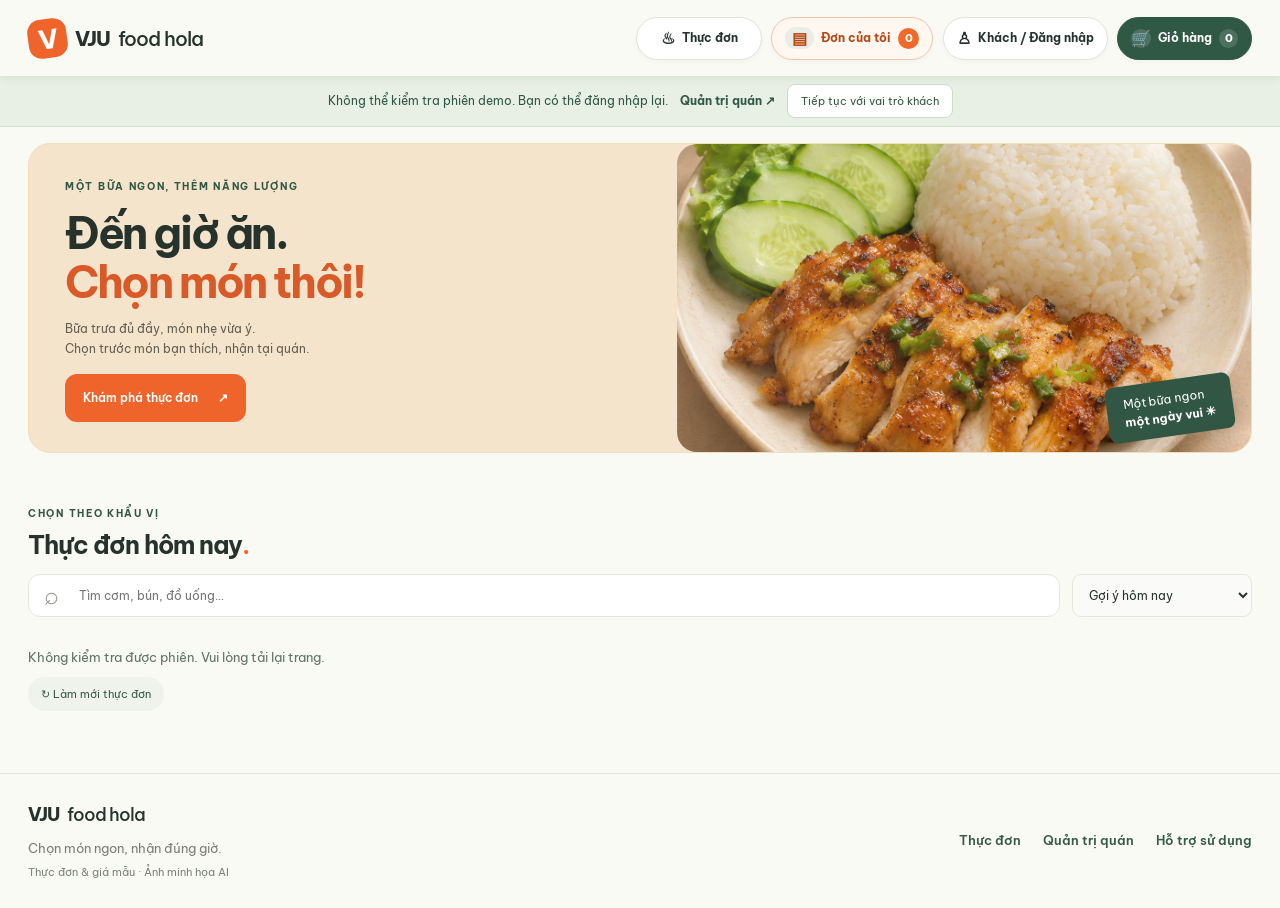
==== commit b711aca1: "fix: keep customer navigation visible while scrolling" ====
--- a/server/web/index.html
+++ b/server/web/index.html
@@ -1,7 +1,7 @@
 <!doctype html>
-<html lang="vi"><head><meta charset="utf-8"><meta name="viewport" content="width=device-width,initial-scale=1"><meta name="theme-color" content="#f16b32"><title>VJU Food Hola — Ăn ngon, kịp giờ học</title><link rel="stylesheet" href="style.css?v=7.3"><link rel="stylesheet" href="polish.css?v=7.3"><link rel="stylesheet" href="compact.css?v=7.3"><link rel="stylesheet" href="v7.css?v=7.3"><link rel="stylesheet" href="menu-cards.css?v=7.3"><script src="account.js?v=7.3" defer></script><script src="app.js?v=7.3" defer></script><script src="cart-drawer.js?v=7.3" defer></script></head>
-<body>
-<header class="top"><a class="brand" href="./"><span class="brand-icon">V</span>VJU <b>food hola</b></a><div class="header-links"><nav aria-label="Điều hướng chính"><a class="nav-pill" href="#menu-section"><span class="nav-symbol" aria-hidden="true">♨</span> Thực đơn</a><button id="history-open" class="nav-pill nav-button" type="button" aria-haspopup="dialog" aria-controls="history-dialog"><span class="nav-symbol" aria-hidden="true">▤</span> Đơn của tôi <span class="nav-count" id="history-count">0</span></button></nav><div class="header-actions"><a href="login.html" class="nav-pill account-link" id="account-link"><span class="nav-symbol" aria-hidden="true">♙</span> Khách / Đăng nhập</a><button id="cart-open" class="nav-pill basket-link" type="button" aria-haspopup="dialog" aria-controls="basket" aria-expanded="false"><span class="nav-symbol" aria-hidden="true">🛒</span> Giỏ hàng <span class="nav-count" id="cart-count" aria-live="polite">0</span></button></div></div></header>
+<html lang="vi"><head><meta charset="utf-8"><meta name="viewport" content="width=device-width,initial-scale=1"><meta name="theme-color" content="#f16b32"><title>VJU Food Hola — Ăn ngon, kịp giờ học</title><link rel="stylesheet" href="style.css?v=7.3"><link rel="stylesheet" href="polish.css?v=7.3"><link rel="stylesheet" href="compact.css?v=7.3"><link rel="stylesheet" href="v7.css?v=7.3"><link rel="stylesheet" href="menu-cards.css?v=7.3"><link rel="stylesheet" href="customer.css?v=sticky-1"><script src="account.js?v=account-1" defer></script><script src="app.js?v=7.3" defer></script><script src="cart-drawer.js?v=7.3" defer></script><script src="customer-header.js?v=sticky-1" defer></script></head>
+<body class="customer-page">
+<div class="customer-header"><header class="top"><a class="brand" href="./"><span class="brand-icon">V</span>VJU <b>food hola</b></a><div class="header-links"><nav aria-label="Điều hướng chính"><a class="nav-pill" href="#menu-section"><span class="nav-symbol" aria-hidden="true">♨</span> Thực đơn</a><button id="history-open" class="nav-pill nav-button" type="button" aria-haspopup="dialog" aria-controls="history-dialog"><span class="nav-symbol" aria-hidden="true">▤</span> Đơn của tôi <span class="nav-count" id="history-count">0</span></button></nav><div class="header-actions"><a href="login.html" class="nav-pill account-link" id="account-link"><span class="nav-symbol" aria-hidden="true">♙</span> Khách / Đăng nhập</a><button id="customer-logout" class="nav-pill customer-signout" type="button" hidden>Đăng xuất</button><button id="cart-open" class="nav-pill basket-link" type="button" aria-haspopup="dialog" aria-controls="basket" aria-expanded="false"><span class="nav-symbol" aria-hidden="true">🛒</span> Giỏ hàng <span class="nav-count" id="cart-count" aria-live="polite">0</span></button></div></div></header></div>
 <div class="demo-note" hidden>Chế độ demo · Thực đơn và ảnh món minh họa · Không nhận đơn thực tế</div>
 <div id="trial-banner" class="trial-banner" hidden></div><main class="layout"><div class="main-column"><section class="hero"><div class="hero-copy"><span class="eyebrow">MỘT BỮA NGON, THÊM NĂNG LƯỢNG</span><h1>Đến giờ ăn.<br><em>Chọn món thôi!</em></h1><p>Bữa trưa đủ đầy, món nhẹ vừa ý.<br>Chọn trước món bạn thích, nhận tại quán.</p><a href="#menu-section" class="primary hero-button">Khám phá thực đơn <span>↗</span></a></div><div class="hero-art" aria-hidden="true"><span class="art-label">HÔM NAY ĂN GÌ?</span><div class="plate"><div class="rice"></div><div class="chicken"></div><div class="greens"></div><div class="egg"></div></div><div class="food-sticker">Một bữa ngon<br><b>một ngày vui ☀</b></div></div></section>
 <section id="menu-section"><div class="section-title"><div><span class="eyebrow">CHỌN THEO KHẨU VỊ</span><h2>Thực đơn hôm nay<span class="orange">.</span></h2></div><span class="muted" id="result-count"></span></div><div class="tools"><label class="search"><span aria-hidden="true">⌕</span><input id="search" type="search" placeholder="Tìm cơm, bún, đồ uống…" aria-label="Tìm món"></label><select id="sort" aria-label="Sắp xếp món"><option value="default">Gợi ý hôm nay</option><option value="asc">Giá thấp đến cao</option><option value="desc">Giá cao đến thấp</option></select></div><div id="categories" class="categories" aria-label="Loại món"></div><p id="shop-status" role="status"></p><button class="secondary" id="reload-menu">↻ Làm mới thực đơn</button><div id="menu" class="menu-grid"></div><div id="empty" class="empty" hidden><h3>Chưa tìm thấy món phù hợp</h3><p>Thử tên món khác hoặc xem toàn bộ thực đơn.</p><button id="reset-filter" class="secondary">Xem tất cả món</button></div></section>
--- a/server/web/customer.css
+++ b/server/web/customer.css
@@ -0,0 +1,32 @@
+/* Customer authentication — isolated from the legacy demo and admin UI. */
+.account-auth {margin:22px 0 28px;padding:20px;border:1px solid #e4e7de;border-radius:18px;background:#fff}
+.account-auth h3{margin:8px 0}
+.account-switch{display:flex;gap:8px;padding:5px;background:#f3f5f1;border-radius:12px;margin-bottom:16px}
+.account-switch button{flex:1;border:0;background:transparent;color:#315744;padding:11px 12px;border-radius:9px;font-weight:700;cursor:pointer}
+.account-switch button.selected{background:#315744;color:white}
+.account-switch button:focus-visible{outline:3px solid #ef642b;outline-offset:2px}
+.account-auth form{display:grid;gap:10px}
+.account-auth form[hidden],.account-auth [hidden],#customer-profile[hidden],#guest-choice[hidden],#customer-trial-note[hidden]{display:none!important}
+.account-auth label{font-weight:700;font-size:13px;margin-top:6px}
+.account-auth input{width:100%;border:1px solid #cdd5cd;padding:12px 14px;border-radius:10px;background:white}
+.account-auth button.primary{margin-top:12px;width:100%;padding:14px 18px}
+.account-auth .account-error{min-height:1.3em;color:#a22920;font-weight:600;margin:12px 0 0}
+.account-profile{padding:22px;border:1px solid #d6e5d9;border-radius:16px;background:#f4faf4;margin:20px 0}
+.account-profile h3{margin:5px 0}
+.account-profile .profile-phone{font-weight:600;color:#315744;margin-bottom:18px}
+.account-profile .secondary{margin-top:10px}
+.account-benefits{color:#59655c;font-size:13px;line-height:1.65;margin:10px 0}
+.account-demo-section{border-top:1px solid #e4e7de;padding-top:20px}
+.account-warning{color:#ad3a29;background:#fff5ec;padding:12px;border-radius:10px;margin-top:12px}
+@media(max-width:720px){.account-auth{padding:16px;margin:16px 0}}
+
+#customer-logout[hidden]{display:none!important}
+.customer-signout{font:inherit;cursor:pointer;border:1px solid #d4ded5;background:transparent;color:#315744}
+
+/* Clip horizontal overflow without creating a scroll container that breaks sticky. */
+body.customer-page{overflow-x:clip}
+.customer-header{position:sticky;top:0;z-index:5;background:var(--cream);box-shadow:0 2px 10px #173c2812}
+html:has(.customer-header){scroll-padding-top:calc(var(--customer-header-height, 76px) + 16px)}
+@media(max-width:760px){
+  html:has(.customer-header){scroll-padding-top:calc(var(--customer-header-height, 210px) + 16px)}
+}
